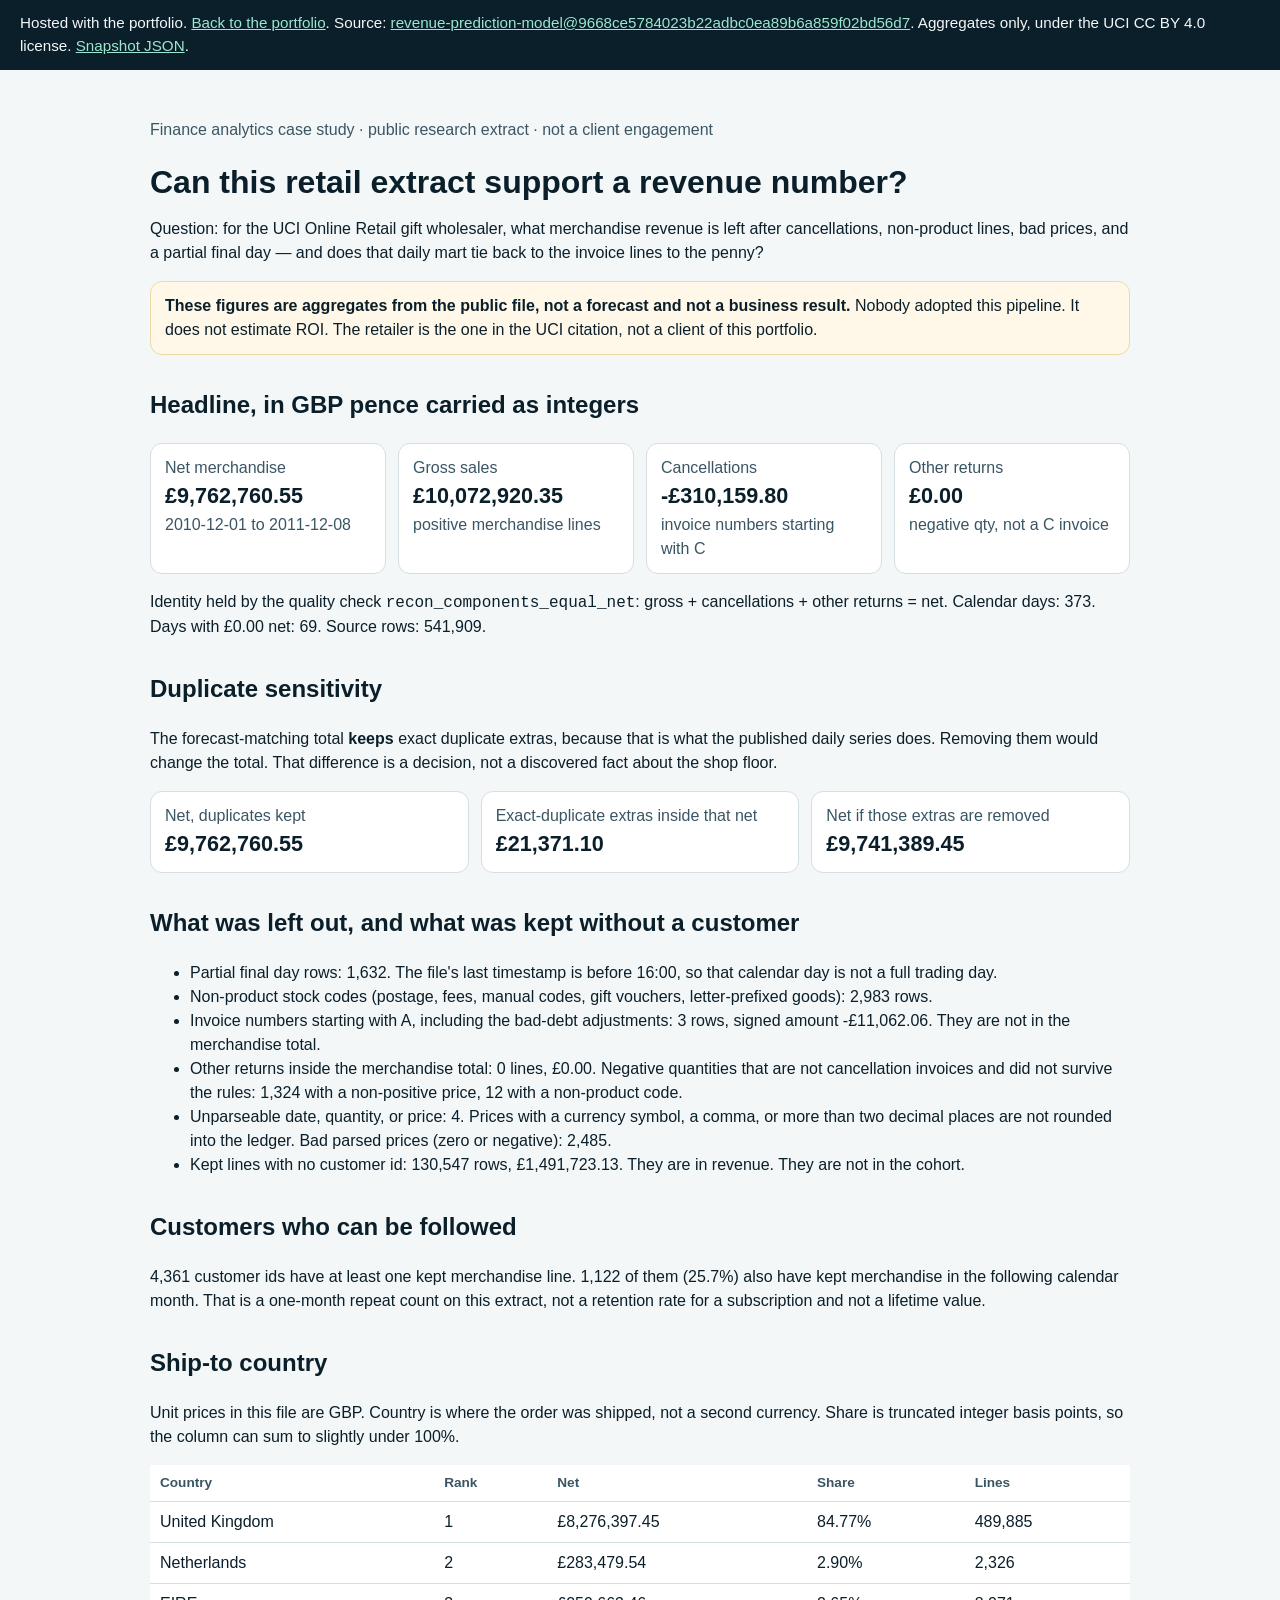
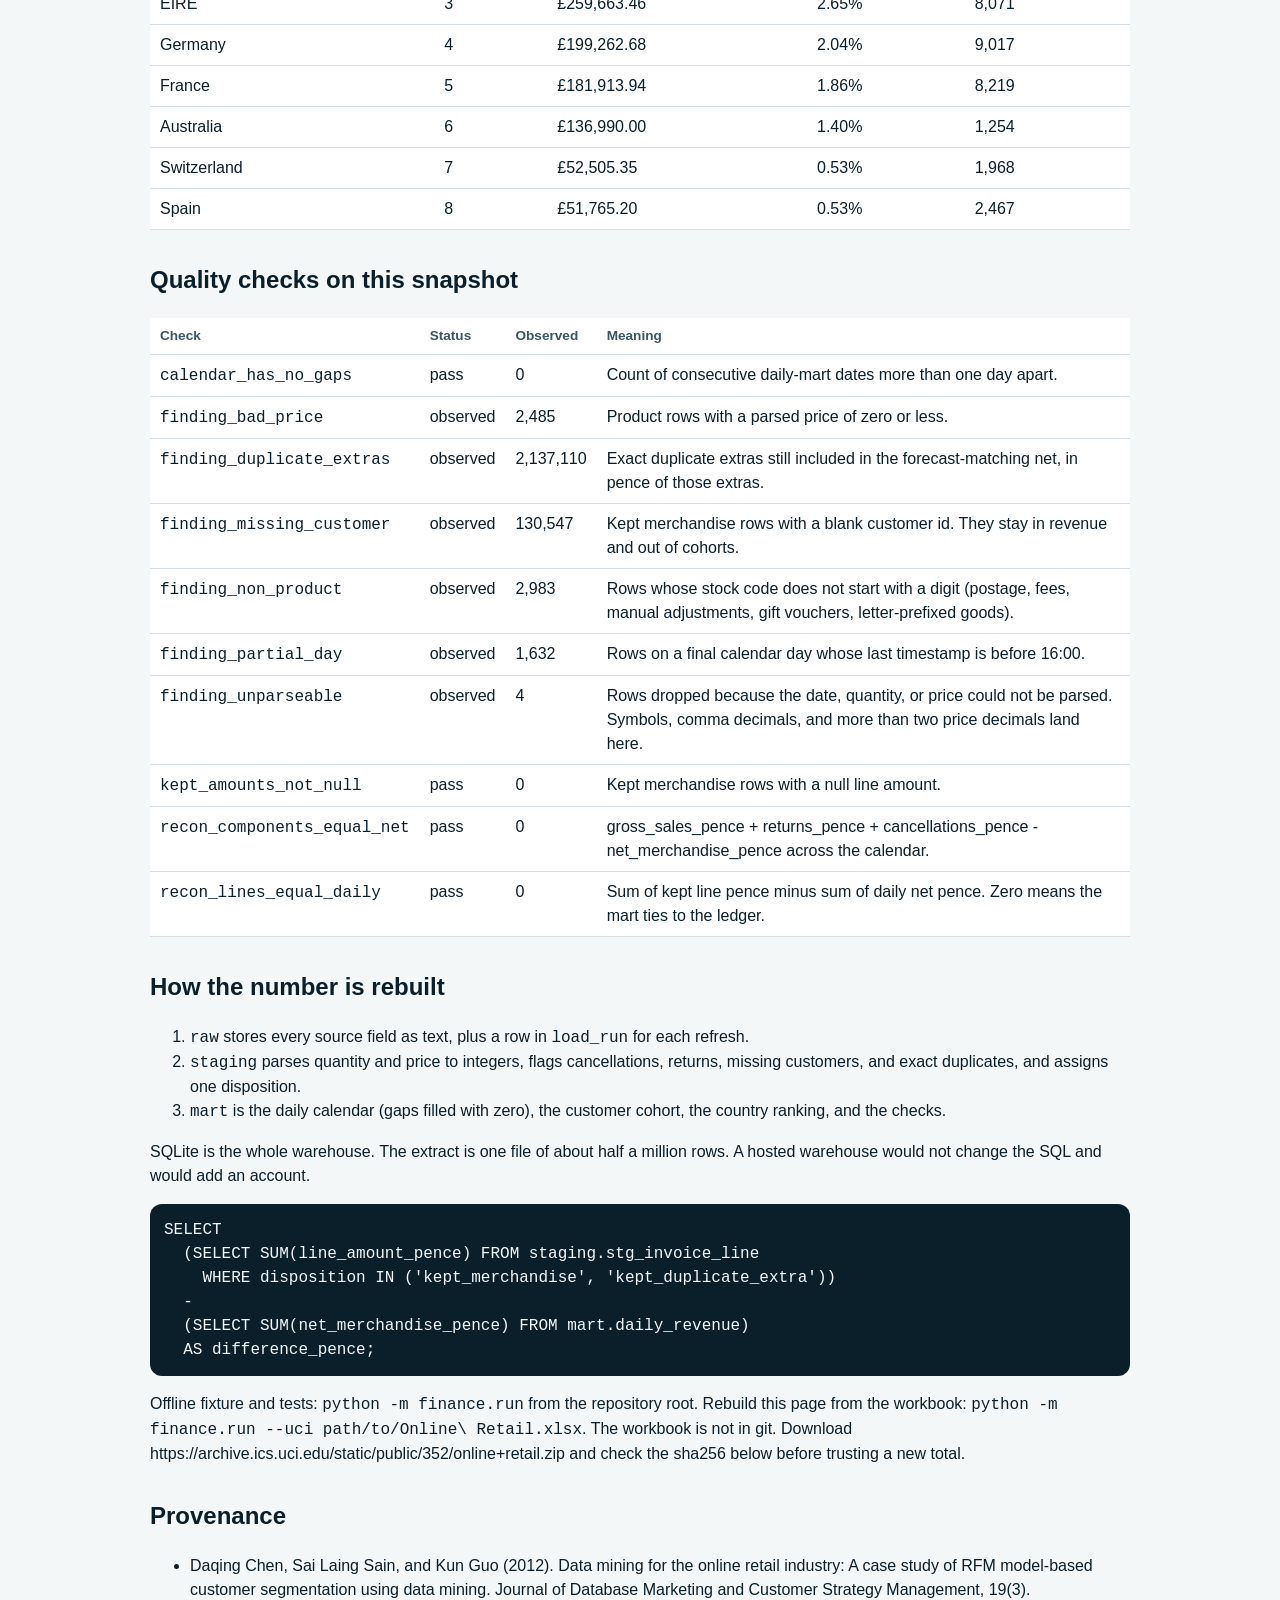
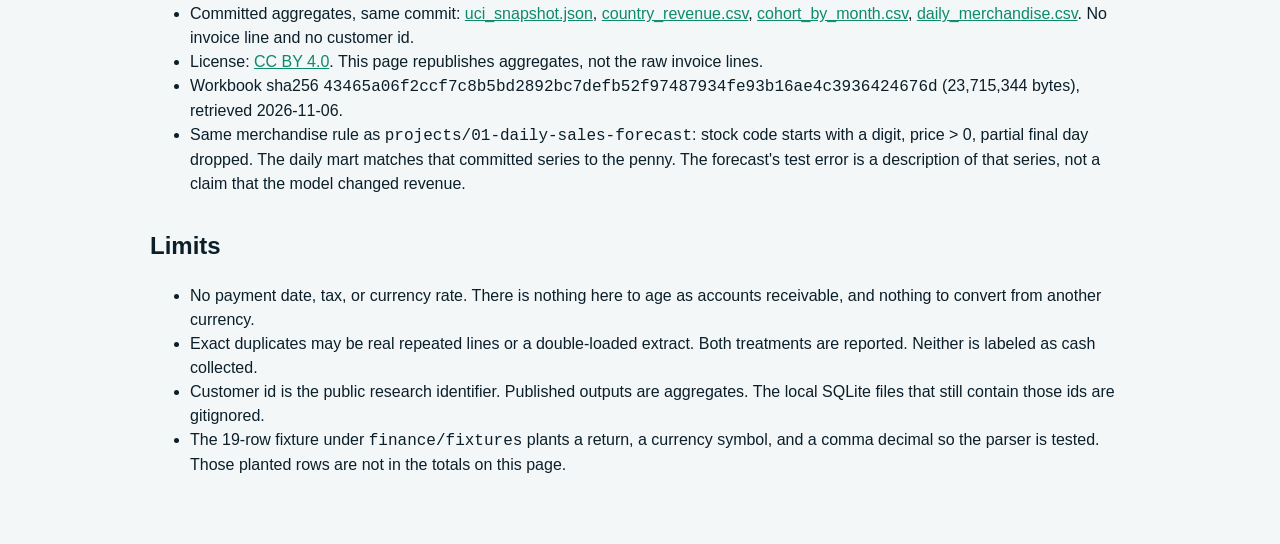
==== revenue-quality/index.html @ 00c04e60 "Host the UCI revenue ledger explorer on the portfolio. Mirror the merged static page and its aggrega" ====
<!DOCTYPE html>
<html lang="en">
<head>
  <meta charset="utf-8">
  <meta name="viewport" content="width=device-width, initial-scale=1">
  <title>Revenue quality — UCI Online Retail</title>
  <style>
    :root {
      color-scheme: light;
      --ink: #0b1f2a;
      --muted: #3a5563;
      --line: #d5dee3;
      --paper: #f4f7f8;
      --panel: #fff;
      --accent: #0d8a6a;
    }
    body {
      margin: 0;
      font: 16px/1.5 "Segoe UI", Helvetica, Arial, sans-serif;
      color: var(--ink);
      background: var(--paper);
    }
    main { max-width: 980px; margin: 0 auto; padding: 32px 20px 64px; }
    h1 { font-size: 2rem; line-height: 1.2; margin-bottom: 0.2em; }
    h2 { margin-top: 2rem; }
    p, li { color: var(--ink); }
    .muted { color: var(--muted); }
    .banner {
      background: #fff8e8;
      border: 1px solid #ecd9a4;
      border-radius: 12px;
      padding: 12px 14px;
    }
    .grid { display: grid; grid-template-columns: repeat(auto-fit, minmax(180px, 1fr)); gap: 12px; }
    .card { background: var(--panel); border: 1px solid var(--line); border-radius: 12px; padding: 12px 14px; }
    .card b { display: block; font-size: 1.35rem; }
    table { width: 100%; border-collapse: collapse; background: var(--panel); }
    th, td { text-align: left; padding: 8px 10px; border-bottom: 1px solid var(--line); vertical-align: top; }
    th { font-size: 0.85rem; color: var(--muted); }
    code, pre { font-family: ui-monospace, SFMono-Regular, Menlo, Consolas, monospace; }
    pre { background: #0b1f2a; color: #f4f7f8; padding: 14px; border-radius: 12px; overflow: auto; }
    a { color: var(--accent); }

    .skip {
      position: absolute;
      left: 12px;
      top: 8px;
      transform: translateY(-140%);
      background: #0b1f2a;
      color: #fff;
      padding: 8px 12px;
      border-radius: 8px;
      z-index: 2;
    }
    .skip:focus { transform: none; }
    .hostbar {
      background: #0b1f2a;
      color: #f4f7f8;
      margin: 0;
      padding: 12px 20px;
      font-size: 0.95rem;
    }
    .hostbar a { color: #9be7d0; }
    a:focus-visible, .table-scroll:focus-visible {
      outline: 2px solid #0d8a6a;
      outline-offset: 3px;
    }
    .table-scroll { overflow-x: auto; }
    @media (max-width: 640px) {
      main { padding: 24px 14px 48px; }
      h1 { font-size: 1.6rem; }
    }
  </style>
</head>
<body>
<a class="skip" href="#ledger">Skip to the ledger</a>
<p class="hostbar">Hosted with the portfolio. <a href="/#revenue">Back to the portfolio</a>. Source: <a href="https://github.com/ladariusjackson1/revenue-prediction-model/tree/9668ce5784023b22adbc0ea89b6a859f02bd56d7/docs/revenue-quality">revenue-prediction-model@9668ce5784023b22adbc0ea89b6a859f02bd56d7</a>. Aggregates only, under the UCI CC BY 4.0 license. <a href="data/uci_snapshot.json">Snapshot JSON</a>.</p>
<main id="ledger">
  <p class="muted">Finance analytics case study · public research extract · not a client engagement</p>
  <h1>Can this retail extract support a revenue number?</h1>
  <p>Question: for the UCI Online Retail gift wholesaler, what merchandise revenue is left after cancellations, non-product lines, bad prices, and a partial final day — and does that daily mart tie back to the invoice lines to the penny?</p>
  <div class="banner">
    <strong>These figures are aggregates from the public file, not a forecast and not a business result.</strong>
    Nobody adopted this pipeline. It does not estimate ROI. The retailer is the one in the UCI citation, not a client of this portfolio.
  </div>

  <h2>Headline, in GBP pence carried as integers</h2>
  <div class="grid">
    <div class="card"><span class="muted">Net merchandise</span><b>£9,762,760.55</b><span class="muted">2010-12-01 to 2011-12-08</span></div>
    <div class="card"><span class="muted">Gross sales</span><b>£10,072,920.35</b><span class="muted">positive merchandise lines</span></div>
    <div class="card"><span class="muted">Cancellations</span><b>-£310,159.80</b><span class="muted">invoice numbers starting with C</span></div>
    <div class="card"><span class="muted">Other returns</span><b>£0.00</b><span class="muted">negative qty, not a C invoice</span></div>
  </div>
  <p>Identity held by the quality check <code>recon_components_equal_net</code>: gross + cancellations + other returns = net. Calendar days: 373. Days with £0.00 net: 69. Source rows: 541,909.</p>

  <h2>Duplicate sensitivity</h2>
  <p>The forecast-matching total <strong>keeps</strong> exact duplicate extras, because that is what the published daily series does. Removing them would change the total. That difference is a decision, not a discovered fact about the shop floor.</p>
  <div class="grid">
    <div class="card"><span class="muted">Net, duplicates kept</span><b>£9,762,760.55</b></div>
    <div class="card"><span class="muted">Exact-duplicate extras inside that net</span><b>£21,371.10</b></div>
    <div class="card"><span class="muted">Net if those extras are removed</span><b>£9,741,389.45</b></div>
  </div>

  <h2>What was left out, and what was kept without a customer</h2>
  <ul>
    <li>Partial final day rows: 1,632. The file's last timestamp is before 16:00, so that calendar day is not a full trading day.</li>
    <li>Non-product stock codes (postage, fees, manual codes, gift vouchers, letter-prefixed goods): 2,983 rows.</li>
    <li>Invoice numbers starting with A, including the bad-debt adjustments: 3 rows, signed amount -£11,062.06. They are not in the merchandise total.</li>
    <li>Other returns inside the merchandise total: 0 lines, £0.00. Negative quantities that are not cancellation invoices and did not survive the rules: 1,324 with a non-positive price, 12 with a non-product code.</li>
    <li>Unparseable date, quantity, or price: 4. Prices with a currency symbol, a comma, or more than two decimal places are not rounded into the ledger. Bad parsed prices (zero or negative): 2,485.</li>
    <li>Kept lines with no customer id: 130,547 rows, £1,491,723.13. They are in revenue. They are not in the cohort.</li>
  </ul>

  <h2>Customers who can be followed</h2>
  <p>4,361 customer ids have at least one kept merchandise line. 1,122 of them (25.7%) also have kept merchandise in the following calendar month. That is a one-month repeat count on this extract, not a retention rate for a subscription and not a lifetime value.</p>

  <h2>Ship-to country</h2>
  <p>Unit prices in this file are GBP. Country is where the order was shipped, not a second currency. Share is truncated integer basis points, so the column can sum to slightly under 100%.</p>
  <div class="table-scroll" tabindex="0"><table>
    <thead><tr><th>Country</th><th>Rank</th><th>Net</th><th>Share</th><th>Lines</th></tr></thead>
    <tbody><tr><td>United Kingdom</td><td>1</td><td>£8,276,397.45</td><td>84.77%</td><td>489,885</td></tr><tr><td>Netherlands</td><td>2</td><td>£283,479.54</td><td>2.90%</td><td>2,326</td></tr><tr><td>EIRE</td><td>3</td><td>£259,663.46</td><td>2.65%</td><td>8,071</td></tr><tr><td>Germany</td><td>4</td><td>£199,262.68</td><td>2.04%</td><td>9,017</td></tr><tr><td>France</td><td>5</td><td>£181,913.94</td><td>1.86%</td><td>8,219</td></tr><tr><td>Australia</td><td>6</td><td>£136,990.00</td><td>1.40%</td><td>1,254</td></tr><tr><td>Switzerland</td><td>7</td><td>£52,505.35</td><td>0.53%</td><td>1,968</td></tr><tr><td>Spain</td><td>8</td><td>£51,765.20</td><td>0.53%</td><td>2,467</td></tr></tbody>
  </table></div>

  <h2>Quality checks on this snapshot</h2>
  <div class="table-scroll" tabindex="0"><table>
    <thead><tr><th>Check</th><th>Status</th><th>Observed</th><th>Meaning</th></tr></thead>
    <tbody><tr><td><code>calendar_has_no_gaps</code></td><td>pass</td><td>0</td><td>Count of consecutive daily-mart dates more than one day apart.</td></tr><tr><td><code>finding_bad_price</code></td><td>observed</td><td>2,485</td><td>Product rows with a parsed price of zero or less.</td></tr><tr><td><code>finding_duplicate_extras</code></td><td>observed</td><td>2,137,110</td><td>Exact duplicate extras still included in the forecast-matching net, in pence of those extras.</td></tr><tr><td><code>finding_missing_customer</code></td><td>observed</td><td>130,547</td><td>Kept merchandise rows with a blank customer id. They stay in revenue and out of cohorts.</td></tr><tr><td><code>finding_non_product</code></td><td>observed</td><td>2,983</td><td>Rows whose stock code does not start with a digit (postage, fees, manual adjustments, gift vouchers, letter-prefixed goods).</td></tr><tr><td><code>finding_partial_day</code></td><td>observed</td><td>1,632</td><td>Rows on a final calendar day whose last timestamp is before 16:00.</td></tr><tr><td><code>finding_unparseable</code></td><td>observed</td><td>4</td><td>Rows dropped because the date, quantity, or price could not be parsed. Symbols, comma decimals, and more than two price decimals land here.</td></tr><tr><td><code>kept_amounts_not_null</code></td><td>pass</td><td>0</td><td>Kept merchandise rows with a null line amount.</td></tr><tr><td><code>recon_components_equal_net</code></td><td>pass</td><td>0</td><td>gross_sales_pence + returns_pence + cancellations_pence - net_merchandise_pence across the calendar.</td></tr><tr><td><code>recon_lines_equal_daily</code></td><td>pass</td><td>0</td><td>Sum of kept line pence minus sum of daily net pence. Zero means the mart ties to the ledger.</td></tr></tbody>
  </table></div>

  <h2>How the number is rebuilt</h2>
  <ol>
    <li><code>raw</code> stores every source field as text, plus a row in <code>load_run</code> for each refresh.</li>
    <li><code>staging</code> parses quantity and price to integers, flags cancellations, returns, missing customers, and exact duplicates, and assigns one disposition.</li>
    <li><code>mart</code> is the daily calendar (gaps filled with zero), the customer cohort, the country ranking, and the checks.</li>
  </ol>
  <p>SQLite is the whole warehouse. The extract is one file of about half a million rows. A hosted warehouse would not change the SQL and would add an account.</p>
  <pre>SELECT
  (SELECT SUM(line_amount_pence) FROM staging.stg_invoice_line
    WHERE disposition IN ('kept_merchandise', 'kept_duplicate_extra'))
  -
  (SELECT SUM(net_merchandise_pence) FROM mart.daily_revenue)
  AS difference_pence;</pre>
  <p>Offline fixture and tests: <code>python -m finance.run</code> from the repository root. Rebuild this page from the workbook: <code>python -m finance.run --uci path/to/Online\ Retail.xlsx</code>. The workbook is not in git. Download https://archive.ics.uci.edu/static/public/352/online+retail.zip and check the sha256 below before trusting a new total.</p>

  <h2>Provenance</h2>
  <ul>
    <li>Daqing Chen, Sai Laing Sain, and Kun Guo (2012). Data mining for the online retail industry: A case study of RFM model-based customer segmentation using data mining. Journal of Database Marketing and Customer Strategy Management, 19(3).</li>
    <li>Committed aggregates, same commit: <a href="data/uci_snapshot.json">uci_snapshot.json</a>, <a href="data/country_revenue.csv">country_revenue.csv</a>, <a href="data/cohort_by_month.csv">cohort_by_month.csv</a>, <a href="data/daily_merchandise.csv">daily_merchandise.csv</a>. No invoice line and no customer id.</li>
    <li>License: <a href="https://creativecommons.org/licenses/by/4.0/">CC BY 4.0</a>. This page republishes aggregates, not the raw invoice lines.</li>
    <li>Workbook sha256 <code>43465a06f2ccf7c8b5bd2892bc7defb52f97487934fe93b16ae4c3936424676d</code> (23,715,344 bytes), retrieved 2026-11-06.</li>
    <li>Same merchandise rule as <code>projects/01-daily-sales-forecast</code>: stock code starts with a digit, price &gt; 0, partial final day dropped. The daily mart matches that committed series to the penny. The forecast's test error is a description of that series, not a claim that the model changed revenue.</li>
  </ul>

  <h2>Limits</h2>
  <ul>
    <li>No payment date, tax, or currency rate. There is nothing here to age as accounts receivable, and nothing to convert from another currency.</li>
    <li>Exact duplicates may be real repeated lines or a double-loaded extract. Both treatments are reported. Neither is labeled as cash collected.</li>
    <li>Customer id is the public research identifier. Published outputs are aggregates. The local SQLite files that still contain those ids are gitignored.</li>
    <li>The 19-row fixture under <code>finance/fixtures</code> plants a return, a currency symbol, and a comma decimal so the parser is tested. Those planted rows are not in the totals on this page.</li>
  </ul>
</main>
</body>
</html>
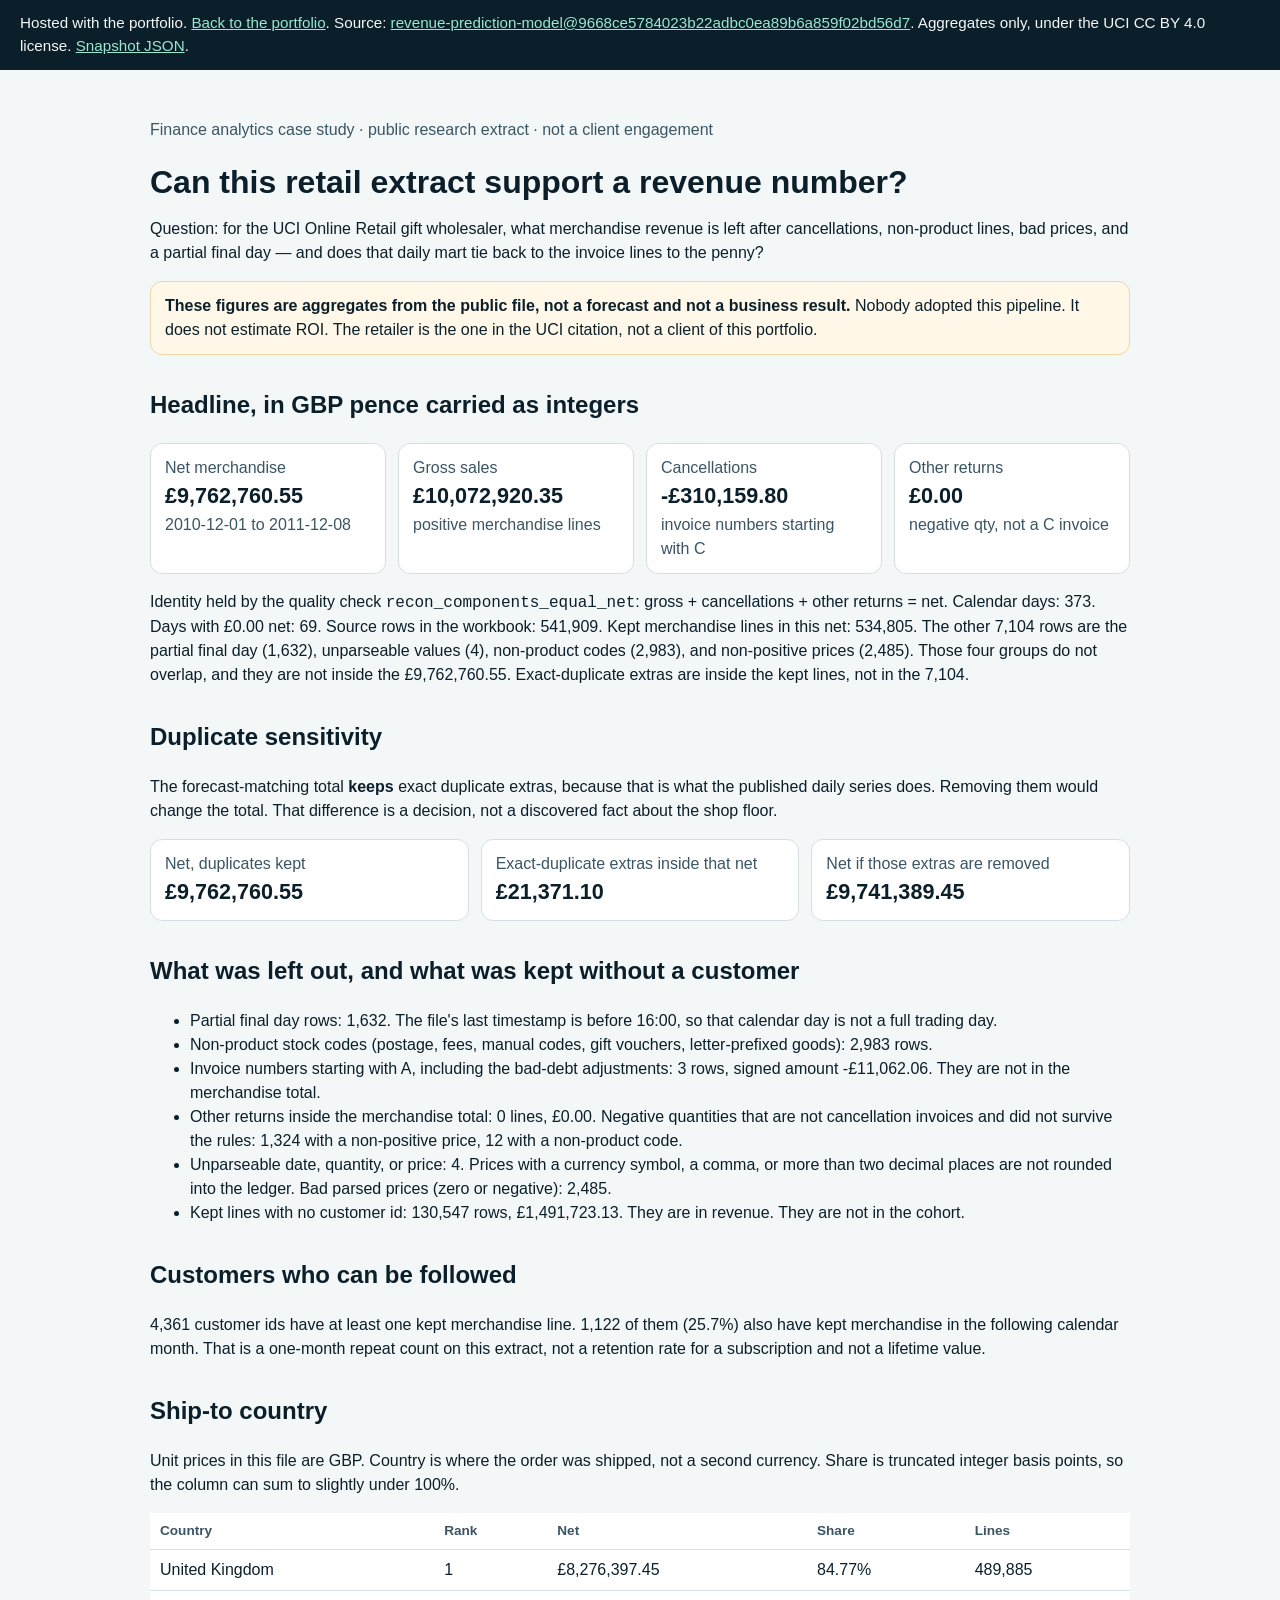
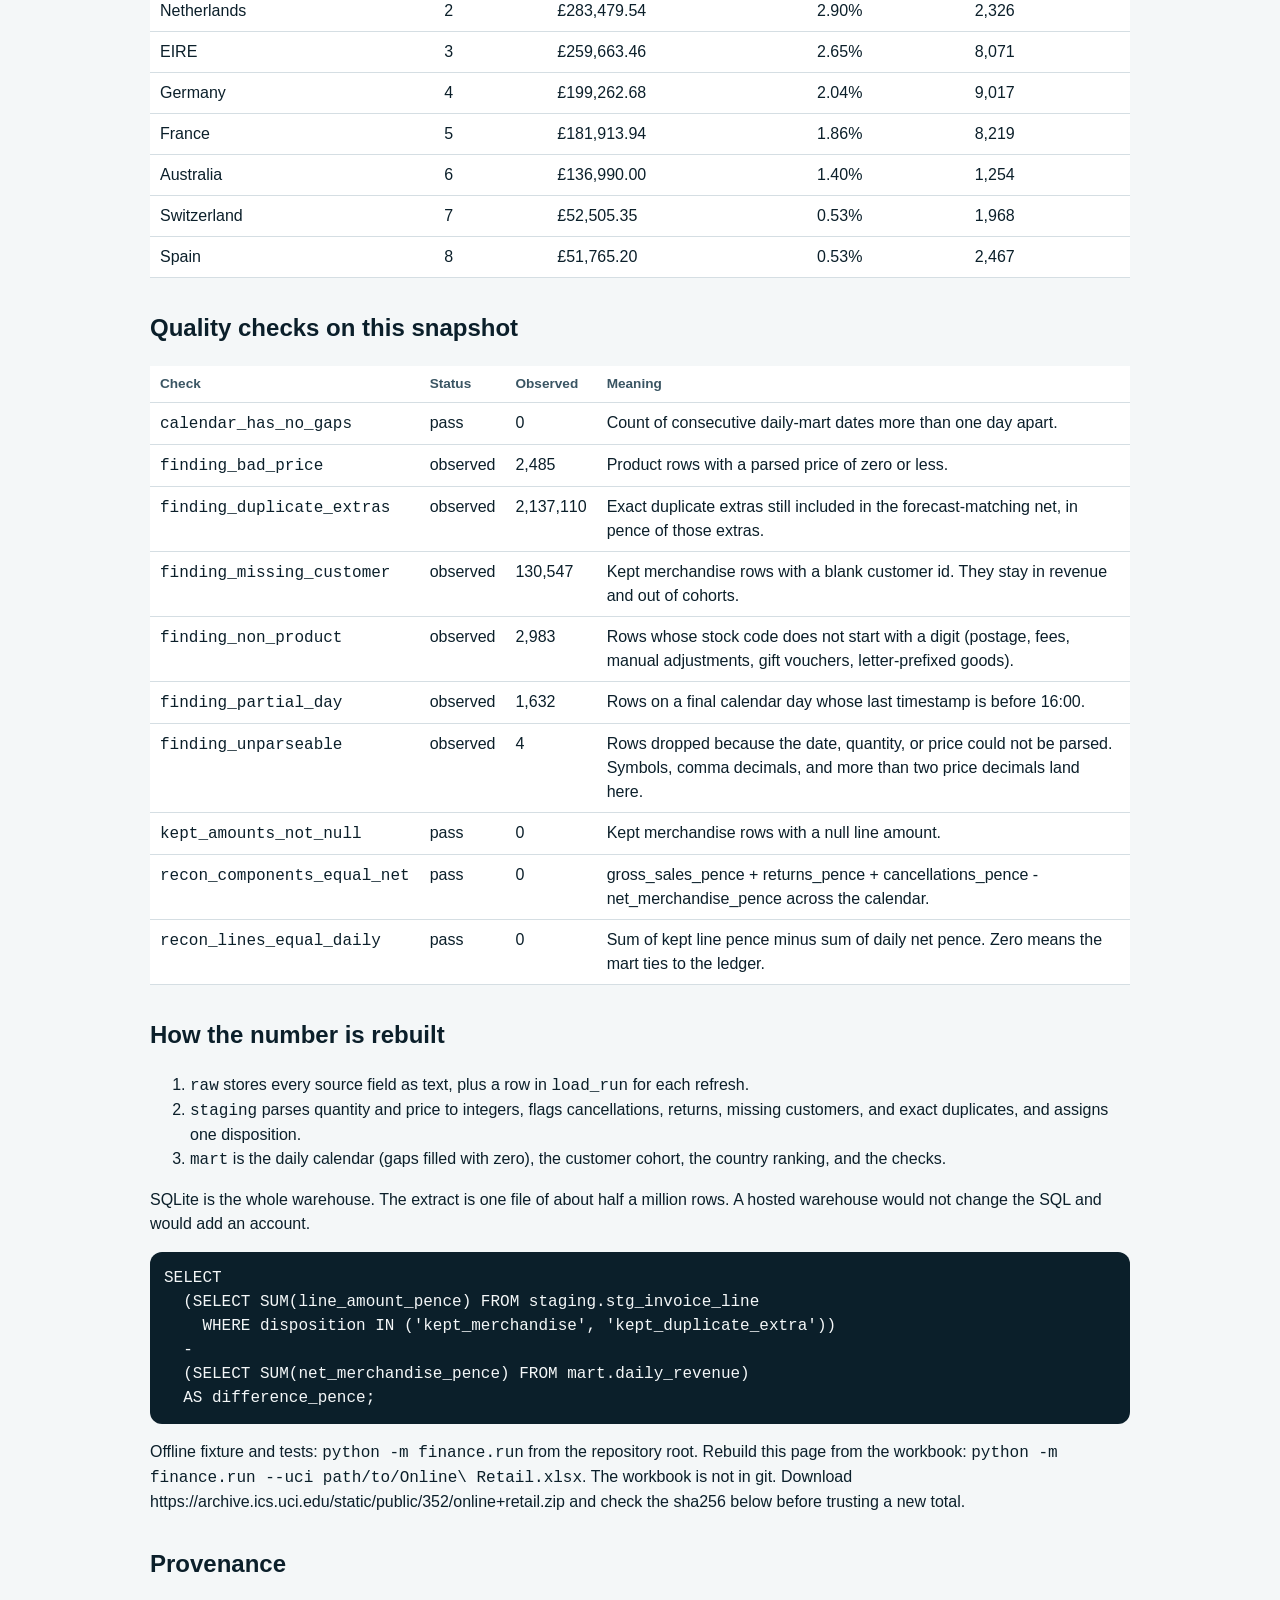
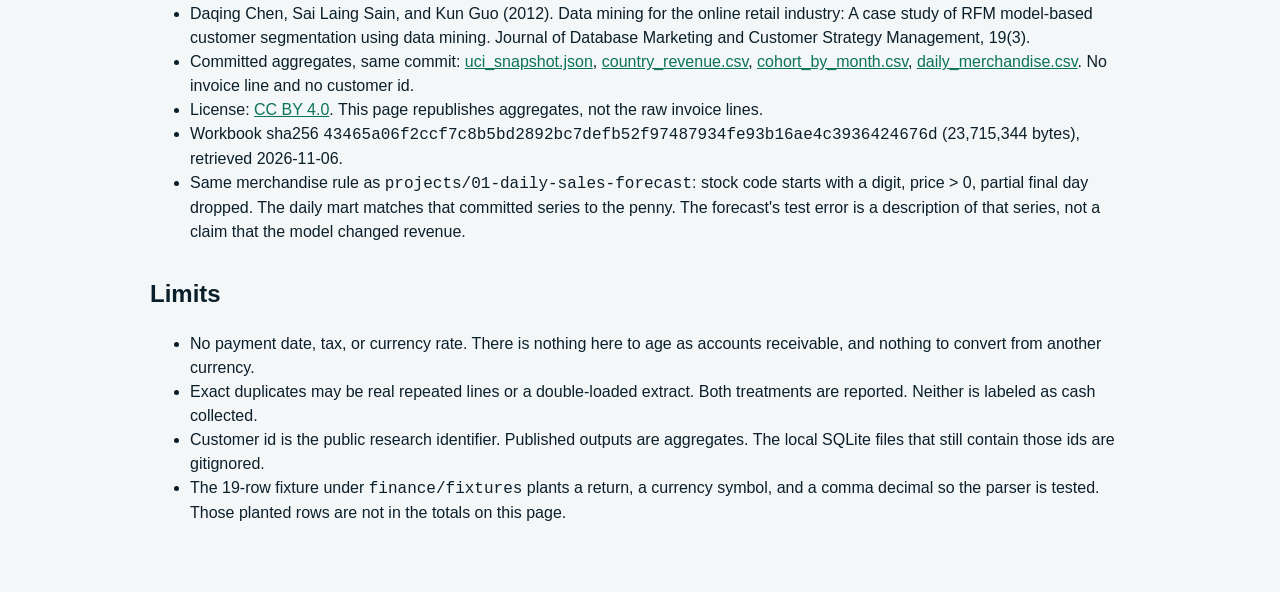
==== commit 36aba432: "Explain the fraud savings rounding and the kept retail rows. Keep the published $10,903, which is th" ====
--- a/revenue-quality/index.html
+++ b/revenue-quality/index.html
@@ -12,7 +12,7 @@
       --line: #d5dee3;
       --paper: #f4f7f8;
       --panel: #fff;
-      --accent: #0d8a6a;
+      --accent: #0b7358;
     }
     body {
       margin: 0;
@@ -91,7 +91,7 @@
     <div class="card"><span class="muted">Cancellations</span><b>-£310,159.80</b><span class="muted">invoice numbers starting with C</span></div>
     <div class="card"><span class="muted">Other returns</span><b>£0.00</b><span class="muted">negative qty, not a C invoice</span></div>
   </div>
-  <p>Identity held by the quality check <code>recon_components_equal_net</code>: gross + cancellations + other returns = net. Calendar days: 373. Days with £0.00 net: 69. Source rows: 541,909.</p>
+  <p>Identity held by the quality check <code>recon_components_equal_net</code>: gross + cancellations + other returns = net. Calendar days: 373. Days with £0.00 net: 69. Source rows in the workbook: 541,909. Kept merchandise lines in this net: 534,805. The other 7,104 rows are the partial final day (1,632), unparseable values (4), non-product codes (2,983), and non-positive prices (2,485). Those four groups do not overlap, and they are not inside the £9,762,760.55. Exact-duplicate extras are inside the kept lines, not in the 7,104.</p>
 
   <h2>Duplicate sensitivity</h2>
   <p>The forecast-matching total <strong>keeps</strong> exact duplicate extras, because that is what the published daily series does. Removing them would change the total. That difference is a decision, not a discovered fact about the shop floor.</p>
